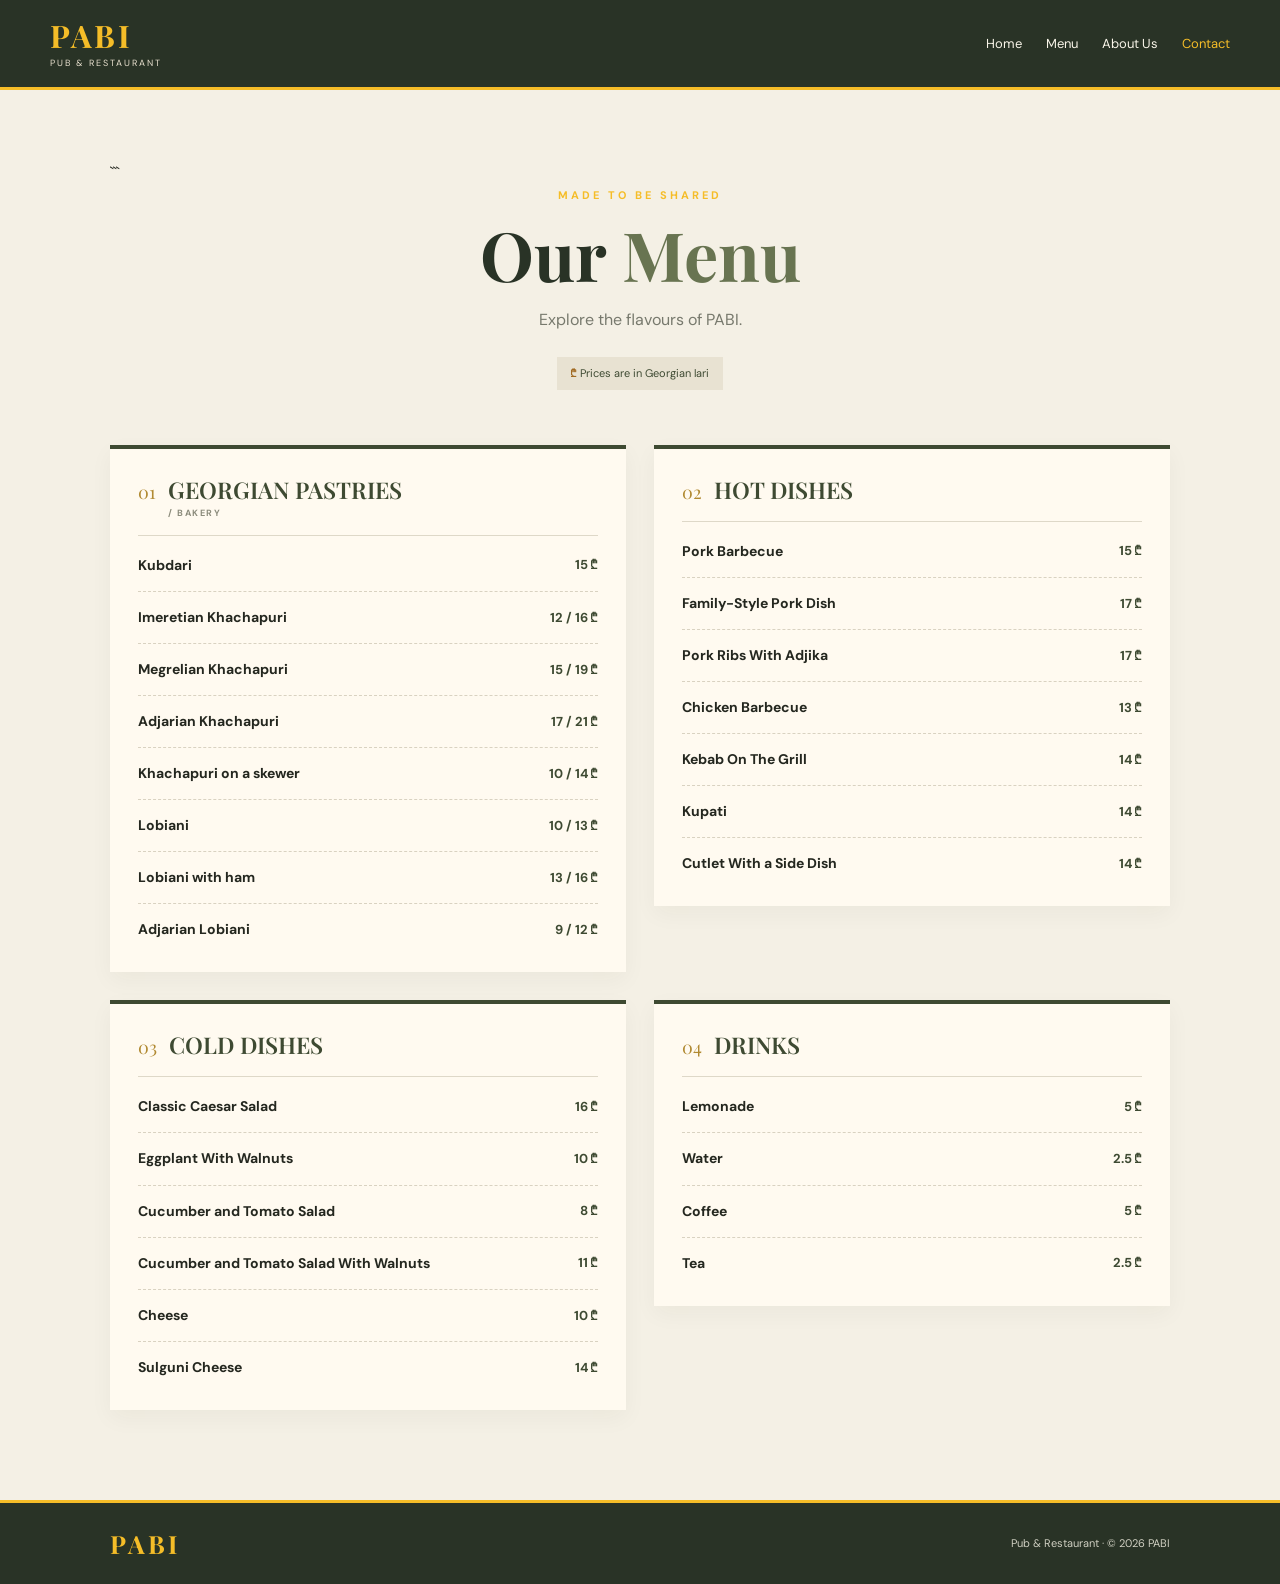
==== menu.html @ 8f1b4572 "Add files via upload" ====
<!DOCTYPE html>

<html lang="en">
<head>
    <meta charset="UTF-8">
    <meta name="viewport" content="width=device-width, initial-scale=1.0">
    <title>PABI — Menu</title>
    <link rel="stylesheet" href="style.css">
</head>
<body>

<header class="site-header">
    <nav class="navbar">
        <a href="index.html" class="logo">
            PABI
            <span>PUB & RESTAURANT</span>
        </a>

    <ul class="nav-links">
        <li><a href="index.html">Home <span></span></a></li>
        <li><a href="menu.html">Menu <span></span></a></li>
        <li><a href="about us.html">About Us <span></span></a></li>
        <li><a class="active" href="contact.html">Contact <span></span></a></li>
    </ul>
</nav>

</header>

<main class="page section-wrap">

```
<section class="page-header">
    <p class="section-label">MADE TO BE SHARED </p>

    <h1>Our <span>Menu</span></h1>

    <p>
        Explore the flavours of PABI.
      
    </p>

    <div class="menu-legend">
        <span>₾</span>
        Prices are in Georgian lari 
    </div>
</section>

<section class="menu-layout">

    <div class="menu-section">
        <div class="menu-heading">
            <span>01</span>
            <h2>GEORGIAN PASTRIES <small>/ BAKERY</small></h2>
        </div>

        <div class="menu-item">
            <div>
                <h3>Kubdari</h3>
                
            </div>
            <strong>15 ₾</strong>
        </div>

        <div class="menu-item">
            <div>
                <h3>Imeretian Khachapuri</h3>
            
            </div>
            <strong>12 / 16 ₾</strong>
        </div>

        <div class="menu-item">
            <div>
                <h3>Megrelian Khachapuri </h3>
                
            </div>
            <strong>15 / 19 ₾</strong>
        </div>

        <div class="menu-item">
            <div>
                <h3>Adjarian Khachapuri </h3>
                
            </div>
            <strong>17 / 21 ₾</strong>
        </div>

        <div class="menu-item">
            <div>
                <h3> Khachapuri on a skewer</h3>
                
            </div>
            <strong>10 / 14 ₾</strong>
        </div>

        <div class="menu-item">
            <div>
                <h3>Lobiani</h3>
                
            </div>
            <strong>10 / 13 ₾</strong>
        </div>

        <div class="menu-item">
            <div>
                <h3>Lobiani with ham</h3>
                
            </div>
            <strong>13 / 16 ₾</strong>
        </div>

        <div class="menu-item">
            <div>
                <h3>Adjarian Lobiani</h3>
               
            </div>
            <strong>9 / 12 ₾</strong>
        </div>
    </div>

    <div class="menu-section">
        <div class="menu-heading">
            <span>02</span>
            <h2> HOT DISHES</h2>
        </div>

        <div class="menu-item">
            <div>
                <h3>Pork Barbecue </h3>
                
            </div>
            <strong>15 ₾</strong>
        </div> 

        <div class="menu-item">
            <div>
                <h3>Family-Style Pork Dish </h3>
                
            </div>
            <strong>17 ₾</strong>
        </div>

         <div class="menu-item">
            <div>
                <h3> Pork Ribs With Adjika </h3>
                
            </div>
            <strong>17 ₾</strong>
        </div>

        <div class="menu-item">
            <div>
                <h3>Chicken Barbecue</h3>
               
            </div>
            <strong>13 ₾</strong>
        </div>

        <div class="menu-item">
            <div>
                <h3>Kebab On The Grill</h3>
                
            </div>
            <strong>14 ₾</strong>
        </div>

        <div class="menu-item">
            <div>
                <h3>Kupati</h3>
              
            </div>
            <strong>14 ₾</strong>
        </div>

        <div class="menu-item">
            <div>
                <h3>Cutlet With a Side Dish</h3>
               
            </div>
            <strong>14 ₾</strong>
        </div>
    </div>

    <div class="menu-section">
        <div class="menu-heading">
            <span>03</span>
            <h2> COLD DISHES</h2>
        </div>

        <div class="menu-item">
            <div>
                <h3>Classic Caesar Salad </h3>
            
            </div>
            <strong>16 ₾</strong>
        </div>

        <div class="menu-item">
            <div>
                <h3> Eggplant With Walnuts</h3>
               
            </div>
            <strong>10 ₾</strong>
        </div>

        <div class="menu-item">
            <div>
                <h3>Cucumber and Tomato Salad</h3>
            
            </div>
            <strong>8 ₾</strong>
        </div>

        <div class="menu-item">
            <div>
                <h3>Cucumber and Tomato Salad With Walnuts</h3>
                
            </div>
            <strong>11 ₾</strong>
        </div>

        <div class="menu-item">
            <div>
                <h3>Cheese</h3>

            </div>
            <strong>10 ₾</strong>
        </div>

        <div class="menu-item">
            <div>
                <h3>Sulguni Cheese</h3>
              
            </div>
            <strong>14 ₾</strong>
        </div>
    </div>

    <div class="menu-section">
        <div class="menu-heading">
            <span>04</span>
            <h2>DRINKS</h2>
        </div>

        <div class="menu-item">
            <div>
                <h3>Lemonade</h3>

            </div>
            <strong>5 ₾</strong>
        </div>

        <div class="menu-item">
            <div>
                <h3>Water</h3>
               
            </div>
            <strong>2.5 ₾</strong>
        </div>

        <div class="menu-item">
            <div>
                <h3>Coffee</h3>
            
            </div>
            <strong>5 ₾</strong>
        </div>

        <div class="menu-item">
            <div>
                <h3>Tea</h3>

            </div>
            <strong>2.5 ₾</strong>
        </div>
    </div>

</section>



</main>

<footer>
    <a class="footer-logo" href="index.html">PABI</a>
    <p>Pub & Restaurant · © 2026 PABI</p>
</footer>

</body>
</html>
---- style.css ----
@import url('https://fonts.googleapis.com/css2?family=DM+Sans:wght@400;500;600;700&family=Playfair+Display:wght@500;600;700&display=swap');

:root {
--green: #3e4a32;
--green-dark: #293326;
--green-light: #687451;
--yellow: #f5bd28;
--yellow-light: #ffdc68;
--cream: #f4f0e5;
--paper: #fffaf0;
--wood: #9a6745;
--ink: #24271f;
--muted: #77796d;
--line: #ded8c8;
}

* {
  margin: 0;
  padding: 0;
  box-sizing: border-box;
  }

html {
scroll-behavior: smooth;
}

body {
font-family: 'DM Sans', sans-serif;
background: var(--cream);
color: var(--ink);
line-height: 1.65;
}

a {
color: inherit;
}

/* HEADER AND NAVIGATION */

.site-header {
background: var(--green-dark);
color: var(--paper);
border-bottom: 3px solid var(--yellow);
}

.navbar {
max-width: 1240px;
margin: auto;
padding: 18px 30px;
display: flex;
align-items: center;
justify-content: space-between;
gap: 30px;
}

.logo {
color: var(--yellow);
font-family: 'Playfair Display', serif;
font-size: 31px;
font-weight: 700;
letter-spacing: 3px;
text-decoration: none;
line-height: 1.1;
white-space: nowrap;
}

.logo span {
display: block;
color: #e9e1cf;
font: 9px 'DM Sans', sans-serif;
letter-spacing: 2px;
margin-top: 5px;
}

.nav-links {
display: flex;
list-style: none;
align-items: center;
gap: 24px;
}

.nav-links a {
color: #f9f5e9;
text-decoration: none;
font-size: 13px;
transition: color .2s;
white-space: nowrap;
}

.nav-links a span {
color: #d2d0bf;
}

.nav-links a:hover,
.nav-links a.active,
.nav-links a:hover span {
color: var(--yellow);
}

/* HOME HERO */

.hero {
min-height: 590px;
position: relative;
display: grid;
place-items: center;
overflow: hidden;
text-align: center;
color: var(--paper);


background:
    radial-gradient(
        ellipse at 50% 30%,
        #65704b 0%,
        var(--green) 44%,
        #293326 100%
    );


}

.hero::before,
.about-placeholder::before {
content: "";
position: absolute;
inset: 18px;
border: 1px solid rgba(255, 220, 104, .35);
pointer-events: none;
}

.hero-shade {
position: absolute;
inset: 0;
background: linear-gradient(
90deg,
rgba(27, 33, 25, .25),
rgba(27, 33, 25, .05),
rgba(27, 33, 25, .25)
);
}

.hero-content {
position: relative;
max-width: 800px;
padding: 80px 25px;
}

.eyebrow,
.section-label {
font-size: 11px;
font-weight: 700;
letter-spacing: 3px;
color: var(--yellow);
text-transform: uppercase;
}

.hero h1,
.page-header h1 {
font-family: 'Playfair Display', serif;
font-size: clamp(48px, 8vw, 90px);
line-height: 1.08;
margin: 17px 0 22px;
}

.hero h1 span,
.page-header h1 span {
color: var(--yellow);
}

.hero-text {
font-size: 16px;
line-height: 1.9;
color: #f2eddf;
margin-bottom: 30px;
}

.hero-note {
position: absolute;
bottom: 24px;
left: 30px;
display: flex;
align-items: center;
gap: 9px;
font-size: 10px;
letter-spacing: 2px;
color: #e9e1cf;
}

.note-dot {
width: 7px;
height: 7px;
border-radius: 50%;
background: var(--yellow);
}

/* BUTTONS */

.button {
display: inline-flex;
align-items: center;
justify-content: center;
gap: 7px;
padding: 14px 23px;
background: var(--yellow);
color: var(--green-dark);
border: 1px solid var(--yellow);
text-decoration: none;
font-size: 12px;
font-weight: 700;
transition: .2s;
}

.button:hover {
background: var(--yellow-light);
transform: translateY(-2px);
}

.button-outline {
background: transparent;
color: var(--green-dark);
border-color: var(--green);
}

.button-outline:hover {
background: var(--green);
color: white;
}

/* GENERAL LAYOUT */

.section-wrap {
max-width: 1120px;
margin: auto;
padding-left: 30px;
padding-right: 30px;
}

/* INTRO */

.intro {
padding-top: 90px;
padding-bottom: 95px;
display: grid;
grid-template-columns: 1fr 1fr;
gap: 70px;
align-items: center;
}

.intro h2,
.about-text h2 {
font: 600 clamp(36px, 5vw, 54px)/1.15 'Playfair Display', serif;
margin-top: 16px;
}

.intro h2 span,
.about-text h2 span {
color: var(--green-light);
}

.intro-copy p {
margin-bottom: 17px;
color: #56594f;
}

.text-link {
display: inline-block;
margin-top: 7px;
color: var(--green);
font-size: 13px;
font-weight: 700;
text-decoration-color: var(--yellow);
text-underline-offset: 5px;
}

/* FEATURES */

.feature-strip {
display: grid;
grid-template-columns: repeat(3, 1fr);
background: var(--green);
color: var(--paper);
padding: 42px max(30px, calc((100% - 1060px) / 2));
gap: 36px;
border-top: 4px solid var(--yellow);
}

.feature {
position: relative;
padding-left: 45px;
}

.feature-number {
position: absolute;
left: 0;
top: 1px;
color: var(--yellow);
font: 20px 'Playfair Display', serif;
}

.feature h3 {
font: 22px 'Playfair Display', serif;
margin-bottom: 8px;
}

.feature h3 span {
font: 12px 'DM Sans', sans-serif;
color: var(--yellow-light);
}

.feature p {
color: #d8d9cc;
font-size: 13px;
}

/* INNER PAGES */

.page {
padding-top: 70px;
padding-bottom: 90px;
min-height: 75vh;
}

.page-header {
text-align: center;
margin: 0 auto 55px;
max-width: 760px;
}

.page-header h1 {
color: var(--green-dark);
font-size: clamp(43px, 6vw, 68px);
margin: 12px 0 17px;
}

.page-header h1 span {
color: var(--green-light);
}

.page-header > p:not(.section-label) {
color: var(--muted);
}

.menu-legend {
display: inline-block;
margin-top: 24px;
padding: 7px 14px;
background: #e8e2d2;
color: var(--green);
font-size: 11px;
}

.menu-legend span {
color: #a16a22;
font-weight: 700;
}

/* MENU */

.menu-layout {
display: grid;
grid-template-columns: 1fr 1fr;
gap: 28px;
align-items: start;
}

.menu-section {
background: var(--paper);
padding: 25px 28px 17px;
border-top: 4px solid var(--green);
box-shadow: 0 8px 22px rgba(48, 48, 34, .045);
}

.menu-heading {
display: flex;
align-items: baseline;
gap: 12px;
padding-bottom: 16px;
margin-bottom: 4px;
border-bottom: 1px solid var(--line);
}

.menu-heading > span {
color: #b18a32;
font: 18px 'Playfair Display', serif;
}

.menu-heading h2 {
color: var(--green);
font: 600 23px 'Playfair Display', serif;
}

.menu-heading small {
display: block;
margin-top: 2px;
font: 700 9px 'DM Sans', sans-serif;
letter-spacing: 1.5px;
color: #8b8b7b;
}

.menu-item {
display: flex;
justify-content: space-between;
align-items: center;
gap: 18px;
padding: 14px 0;
border-bottom: 1px dashed #d9d2c1;
}

.menu-item:last-child {
border-bottom: 0;
}

.menu-item h3 {
font-size: 14px;
font-weight: 700;
color: var(--ink);
}

.menu-item p {
color: var(--muted);
font-size: 11px;
}

.menu-item strong {
white-space: nowrap;
color: var(--green);
font-size: 13px;
}

.menu-note {
text-align: center;
margin-top: 28px;
color: var(--muted);
font-size: 11px;
}

/* ABOUT US */

.about-content {
display: grid;
grid-template-columns: 1fr 1fr;
gap: 65px;
align-items: center;
}

.about-text h2 {
margin-bottom: 24px;
}

.about-text p:not(.section-label) {
margin-bottom: 17px;
color: #56594f;
}

.about-text .button {
margin-top: 10px;
}

.about-placeholder {
min-height: 370px;
position: relative;
display: flex;
flex-direction: column;
justify-content: center;
align-items: center;
overflow: hidden;
background: radial-gradient(circle at center, #667451, var(--green-dark));
color: var(--yellow);
}

.big-p {
font: 160px/.9 'Playfair Display', serif;
opacity: .9;
}

.placeholder-caption {
font-size: 10px;
letter-spacing: 3px;
color: var(--paper);
margin-top: 22px;
}

/* CONTACT */

.contact-grid {
display: grid;
grid-template-columns: repeat(3, 1fr);
gap: 18px;
}

.contact-card {
padding: 30px 25px;
background: var(--paper);
border-top: 4px solid var(--yellow);
min-height: 210px;
}

.contact-icon {
font-size: 27px;
color: var(--green-light);
}

.contact-card h2 {
font: 600 23px 'Playfair Display', serif;
color: var(--green);
margin: 14px 0 12px;
}

.contact-card h2 small {
display: block;
font: 12px 'DM Sans', sans-serif;
color: #77796d;
}

.contact-card p {
font-size: 13px;
margin-bottom: 5px;
}

.muted {
color: var(--muted);
font-size: 11px !important;
}

.contact-bottom {
display: flex;
justify-content: center;
gap: 13px;
margin-top: 35px;
}

/* FOOTER */

footer {
display: flex;
align-items: center;
justify-content: space-between;
gap: 20px;
padding: 24px max(30px, calc((100% - 1060px) / 2));
background: var(--green-dark);
color: #e9e1cf;
border-top: 3px solid var(--yellow);
}

.footer-logo {
color: var(--yellow);
font: 700 25px 'Playfair Display', serif;
letter-spacing: 3px;
text-decoration: none;
}

footer p {
font-size: 11px;
color: #d0d0c2;
}



@media (max-width: 850px) {
.navbar {
flex-direction: column;
gap: 18px;
}


.nav-links {
    flex-wrap: wrap;
    justify-content: center;
    gap: 12px 20px;
}

.menu-layout {
    grid-template-columns: 1fr;
}

.feature-strip {
    padding: 35px 30px;
}

}


@media (max-width: 620px) {
.navbar {
padding: 18px 16px;
}

.nav-links {
    gap: 10px 14px;
}

.nav-links a {
    font-size: 12px;
}

.nav-links a span {
    display: block;
    font-size: 10px;
}

.hero {
    min-height: 530px;
}

.hero-content {
    padding: 65px 25px;
}

.hero-note {
    left: 22px;
    font-size: 9px;
}

.intro,
.about-content {
    grid-template-columns: 1fr;
    gap: 28px;
    padding-top: 65px;
    padding-bottom: 65px;
}

.feature-strip {
    grid-template-columns: 1fr;
    gap: 25px;
}

.page {
    padding-top: 50px;
    padding-bottom: 60px;
}

.page-header {
    margin-bottom: 38px;
}

.menu-section {
    padding: 20px 17px 12px;
}

.menu-heading h2 {
    font-size: 21px;
}

.contact-grid {
    grid-template-columns: 1fr;
}

.contact-bottom {
    flex-direction: column;
}

footer {
    flex-direction: column;
    text-align: center;
}

.about-placeholder {
    min-height: 280px;
}
}
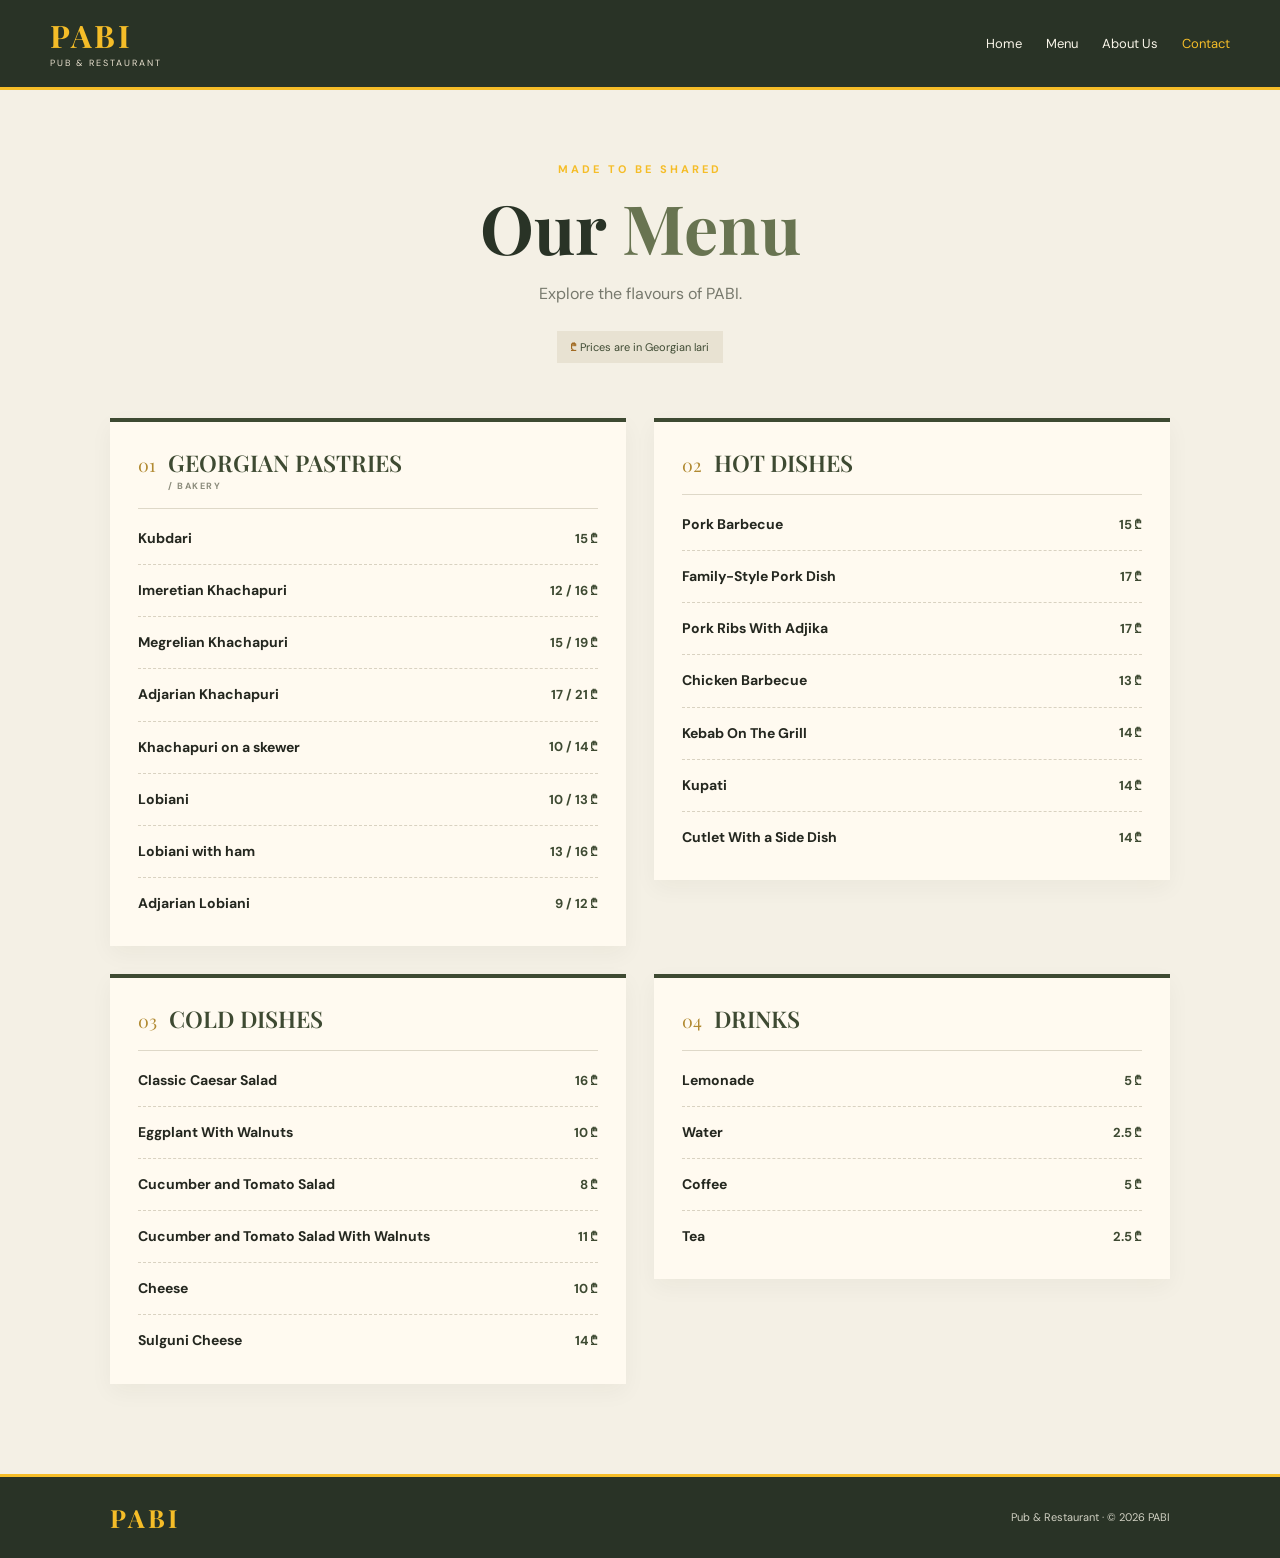
==== commit a0d2dacb: "Restore menu.html content" ====
--- a/menu.html
+++ b/menu.html
@@ -28,7 +28,7 @@
 
 <main class="page section-wrap">
 
-```
+
 <section class="page-header">
     <p class="section-label">MADE TO BE SHARED </p>
 
